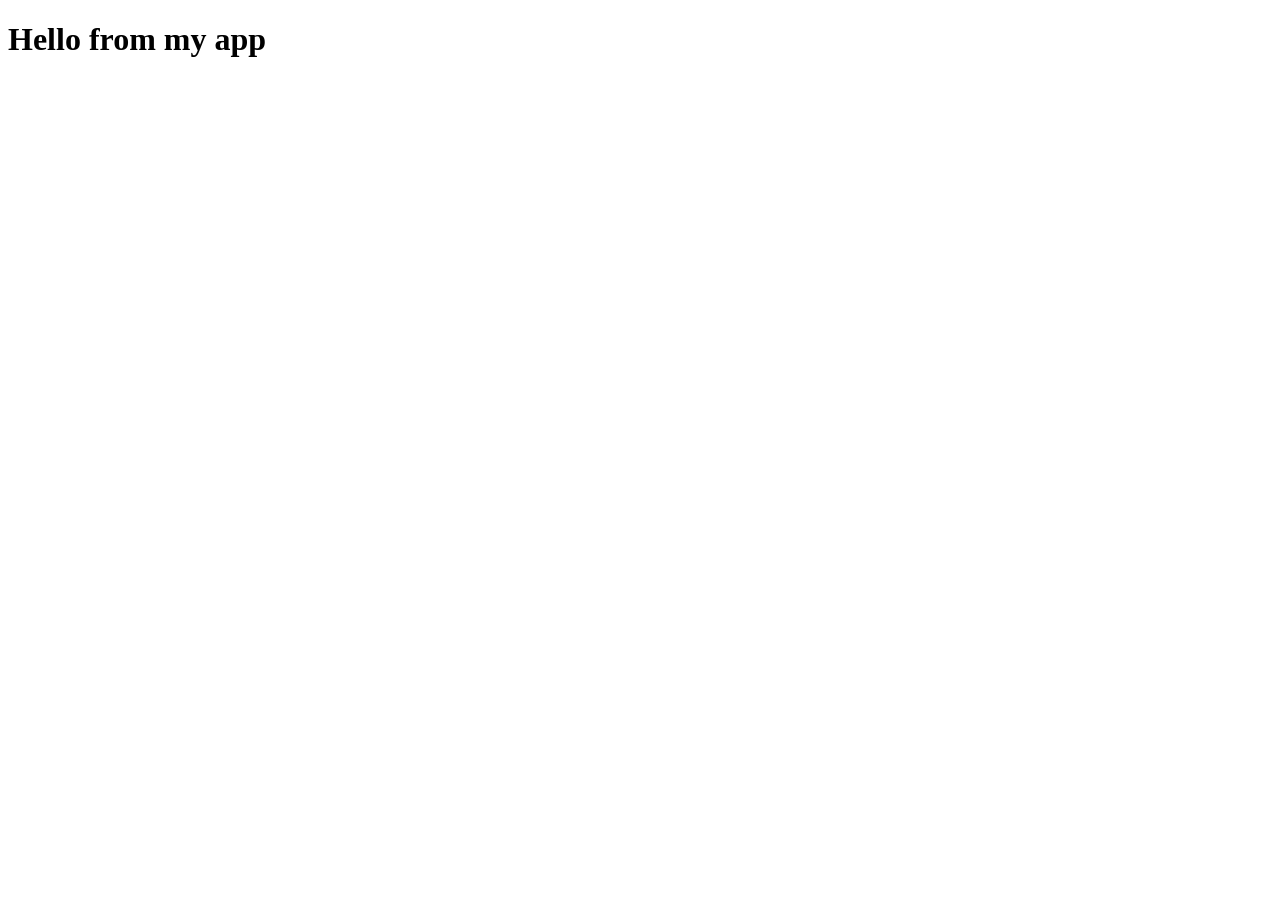
==== index.html @ 9f30a384 "Add initial HTML structure for My App" ====
<!DOCTYPE html>
<html>
<head>
  <title>My App</title>
</head>
<body>
  <h1>Hello from my app</h1>
  <script src="https://api.backendless.com/sdk/js/latest/backendless.min.js"></script>
  <script src="app.js"></script>
</body>
</html>
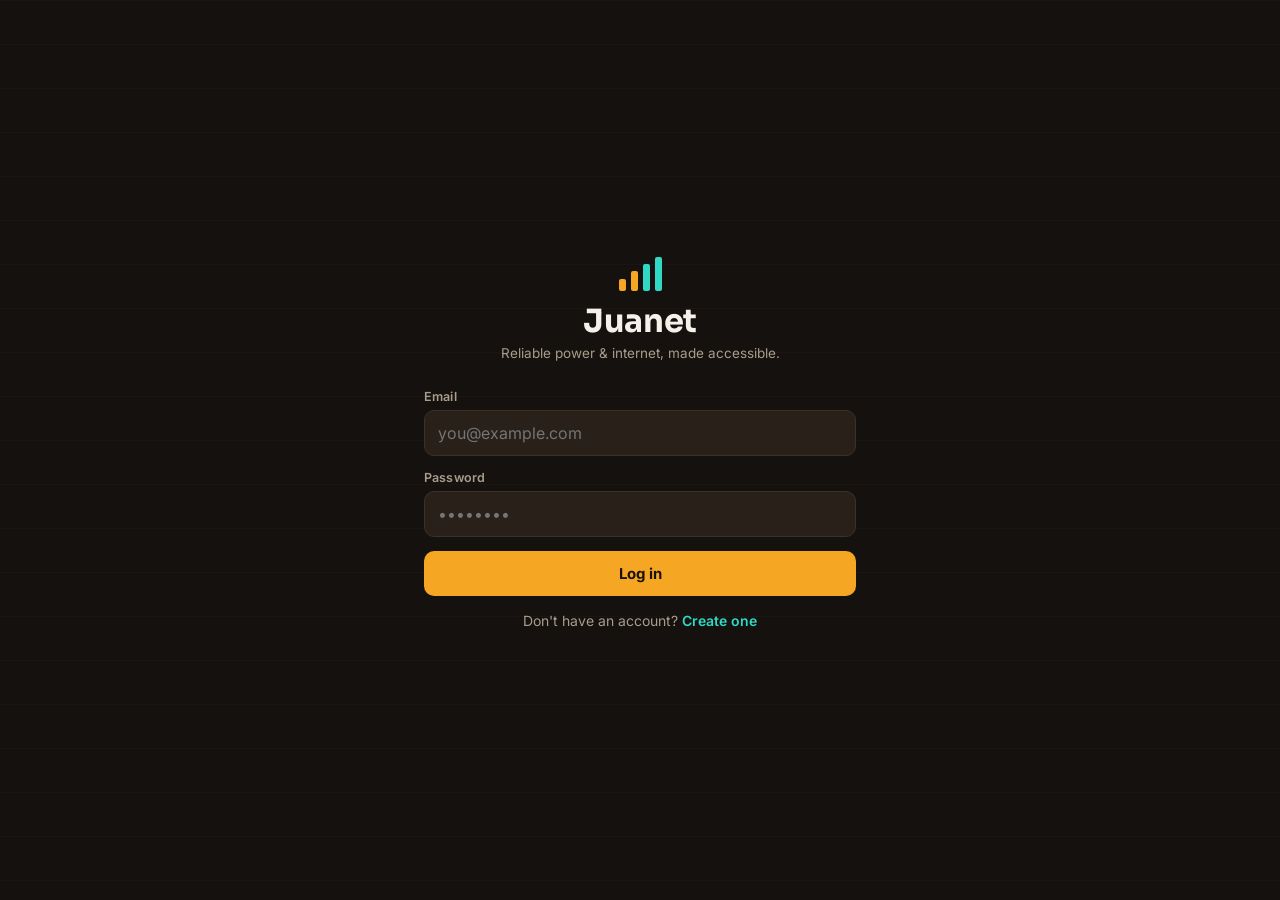
==== commit 04b6cbce: "Add files via upload" ====
--- a/index.html
+++ b/index.html
@@ -1,11 +1,76 @@
 <!DOCTYPE html>
-<html>
+<html lang="en">
 <head>
-  <title>My App</title>
+<meta charset="UTF-8">
+<meta name="viewport" content="width=device-width, initial-scale=1.0">
+<title>Juanet — Log in</title>
+<link rel="stylesheet" href="css/style.css">
 </head>
 <body>
-  <h1>Hello from my app</h1>
-  <script src="https://api.backendless.com/sdk/js/latest/backendless.min.js"></script>
-  <script src="app.js"></script>
+
+<div class="center-screen">
+  <div class="logo-mark">
+    <div class="charge-bars active"><span></span><span></span><span></span><span></span></div>
+  </div>
+  <h1 style="text-align:center;margin:0 0 4px;">Juanet</h1>
+  <p style="text-align:center;color:var(--text-muted);font-size:13.5px;margin:0 0 28px;">
+    Reliable power &amp; internet, made accessible.
+  </p>
+
+  <div id="msg" class="msg"></div>
+
+  <form id="loginForm">
+    <div class="field">
+      <label for="email">Email</label>
+      <input type="email" id="email" required autocomplete="email" placeholder="you@example.com">
+    </div>
+    <div class="field">
+      <label for="password">Password</label>
+      <input type="password" id="password" required autocomplete="current-password" placeholder="••••••••">
+    </div>
+    <button type="submit" class="btn btn-power" id="loginBtn">Log in</button>
+  </form>
+
+  <p class="link-row">
+    Don't have an account? <a href="register.html">Create one</a>
+  </p>
+</div>
+
+<script src="https://api.backendless.com/sdk/js/latest/backendless.min.js"></script>
+<script src="js/juanet.js"></script>
+<script>
+const form = document.getElementById('loginForm');
+const msg = document.getElementById('msg');
+const btn = document.getElementById('loginBtn');
+
+// If already logged in and verified, skip straight to the app
+const cached = Backendless.LocalCache.get('current-user');
+if(cached && cached.emailVerified){
+  window.location.href = 'home.html';
+}
+
+form.addEventListener('submit', function(e){
+  e.preventDefault();
+  hideMsg(msg);
+  setBtnLoading(btn, true, 'Logging in…', 'Log in');
+
+  const email = document.getElementById('email').value.trim();
+  const password = document.getElementById('password').value;
+
+  Backendless.UserService.login(email, password, true)
+    .then(user => {
+      Backendless.LocalCache.set('current-user', user);
+      if(!user.emailVerified){
+        window.location.href = 'verify.html';
+      } else {
+        window.location.href = 'home.html';
+      }
+    })
+    .catch(err => {
+      showMsg(msg, err.message || 'Could not log in. Check your details and try again.', 'error');
+      setBtnLoading(btn, false, '', 'Log in');
+    });
+});
+</script>
 </body>
 </html>
--- a/css/style.css
+++ b/css/style.css
@@ -0,0 +1,221 @@
+@import url('https://fonts.googleapis.com/css2?family=Sora:wght@500;600;700;800&family=Inter:wght@400;500;600;700&display=swap');
+
+:root{
+  --bg:#14110f;
+  --surface:#1e1a16;
+  --surface-raised:#282019;
+  --border:#3a3229;
+  --power:#f5a623;
+  --power-dim:#8a5f1c;
+  --signal:#2fd9c4;
+  --signal-dim:#1c7a6e;
+  --text:#f5f1ea;
+  --text-muted:#a89c8c;
+  --danger:#e2635f;
+  --success:#4caf7d;
+  --radius:14px;
+  --max:480px;
+}
+
+*{box-sizing:border-box;}
+html{-webkit-tap-highlight-color:transparent;}
+body{
+  margin:0;
+  background:var(--bg);
+  color:var(--text);
+  font-family:'Inter',sans-serif;
+  min-height:100vh;
+  background-image:
+    repeating-linear-gradient(180deg, rgba(245,166,35,0.03) 0px, rgba(245,166,35,0.03) 1px, transparent 1px, transparent 44px);
+}
+h1,h2,h3,.brand{font-family:'Sora',sans-serif;letter-spacing:-0.01em;}
+a{color:inherit;text-decoration:none;}
+button, input, select, textarea{font-family:'Inter',sans-serif;font-size:16px;}
+::selection{background:var(--power);color:var(--bg);}
+
+@media (prefers-reduced-motion: reduce){
+  *{animation-duration:0.001ms !important; transition-duration:0.001ms !important;}
+}
+
+/* ---------- App shell ---------- */
+.app{
+  max-width:var(--max);
+  margin:0 auto;
+  min-height:100vh;
+  background:var(--bg);
+  display:flex;
+  flex-direction:column;
+  position:relative;
+  box-shadow:0 0 60px rgba(0,0,0,0.5);
+}
+.app-main{
+  flex:1;
+  padding:20px 20px 100px;
+}
+
+/* ---------- Signature: charge bars ---------- */
+.charge-bars{display:flex;align-items:flex-end;gap:3px;height:18px;}
+.charge-bars span{
+  width:4px;background:var(--border);border-radius:2px;
+  display:block;
+}
+.charge-bars span:nth-child(1){height:35%;}
+.charge-bars span:nth-child(2){height:60%;}
+.charge-bars span:nth-child(3){height:80%;}
+.charge-bars span:nth-child(4){height:100%;}
+.charge-bars.active span{background:var(--power);}
+.charge-bars.signal.active span{background:var(--signal);}
+
+.divider-bars{
+  display:flex; gap:4px; align-items:flex-end; height:14px; margin:28px 0 18px;
+}
+.divider-bars span{width:3px;border-radius:2px;background:var(--border);}
+.divider-bars span:nth-child(odd){height:60%;background:var(--power-dim);}
+.divider-bars span:nth-child(even){height:100%;background:var(--power);}
+
+/* ---------- Header ---------- */
+.topbar{
+  max-width:var(--max);margin:0 auto;width:100%;
+  display:flex;align-items:center;justify-content:space-between;
+  padding:18px 20px 10px;
+}
+.brand{display:flex;align-items:center;gap:9px;font-weight:800;font-size:19px;color:var(--text);}
+.brand .charge-bars span{background:var(--power);}
+.eyebrow{
+  font-size:11px;letter-spacing:0.14em;text-transform:uppercase;color:var(--signal);
+  font-weight:600;margin-bottom:6px;display:block;
+}
+.page-title{font-size:26px;font-weight:700;margin:0 0 4px;}
+.page-sub{color:var(--text-muted);font-size:14.5px;margin:0 0 20px;line-height:1.5;}
+
+/* ---------- Cards / forms ---------- */
+.card{
+  background:var(--surface);
+  border:1px solid var(--border);
+  border-radius:var(--radius);
+  padding:18px;
+  margin-bottom:14px;
+}
+.field{margin-bottom:14px;}
+.field label{
+  display:block;font-size:12.5px;color:var(--text-muted);
+  margin-bottom:6px;font-weight:600;letter-spacing:0.01em;
+}
+.field input, .field select, .field textarea{
+  width:100%;
+  background:var(--surface-raised);
+  border:1px solid var(--border);
+  color:var(--text);
+  padding:12px 13px;
+  border-radius:10px;
+  outline:none;
+  transition:border-color .15s;
+}
+.field input:focus, .field select:focus, .field textarea:focus{
+  border-color:var(--power);
+}
+.field input:focus-visible, .field select:focus-visible, .field textarea:focus-visible, button:focus-visible, a:focus-visible{
+  outline:2px solid var(--signal); outline-offset:2px;
+}
+
+.btn{
+  display:inline-flex;align-items:center;justify-content:center;gap:8px;
+  width:100%;
+  padding:13px 16px;
+  border-radius:10px;
+  border:none;
+  font-weight:700;
+  font-size:15px;
+  cursor:pointer;
+  transition:transform .1s, opacity .15s;
+}
+.btn:active{transform:scale(0.98);}
+.btn-power{background:var(--power);color:#1a1208;}
+.btn-power:hover{opacity:0.92;}
+.btn-outline{background:transparent;border:1px solid var(--border);color:var(--text);}
+.btn-outline:hover{border-color:var(--power);}
+.btn-signal{background:var(--signal);color:#062622;}
+.btn[disabled]{opacity:0.5;cursor:not-allowed;}
+
+.link-row{text-align:center;margin-top:16px;font-size:14px;color:var(--text-muted);}
+.link-row a{color:var(--signal);font-weight:600;}
+
+.msg{
+  padding:11px 13px;border-radius:9px;font-size:13.5px;margin-bottom:14px;
+  border:1px solid transparent; display:none;
+}
+.msg.show{display:block;}
+.msg.error{background:rgba(226,99,95,0.12);border-color:var(--danger);color:#f3a7a4;}
+.msg.ok{background:rgba(76,175,125,0.12);border-color:var(--success);color:#9fe0bd;}
+
+/* ---------- Bottom nav ---------- */
+.tabbar{
+  position:fixed;bottom:0;left:0;right:0;
+  max-width:var(--max);margin:0 auto;
+  background:var(--surface);
+  border-top:1px solid var(--border);
+  display:flex;
+  padding:8px 4px calc(8px + env(safe-area-inset-bottom));
+  z-index:20;
+}
+.tabbar a{
+  flex:1;display:flex;flex-direction:column;align-items:center;gap:4px;
+  font-size:10.5px;color:var(--text-muted);font-weight:600;padding:6px 2px;border-radius:10px;
+}
+.tabbar a svg{width:20px;height:20px;stroke:var(--text-muted);fill:none;stroke-width:1.8;}
+.tabbar a.active{color:var(--power);}
+.tabbar a.active svg{stroke:var(--power);}
+
+/* ---------- Misc components ---------- */
+.chip{
+  display:inline-block;padding:5px 11px;border-radius:20px;font-size:12px;font-weight:600;
+  background:var(--surface-raised);border:1px solid var(--border);color:var(--text-muted);
+  margin:0 6px 6px 0;cursor:pointer;
+}
+.chip.active{background:rgba(245,166,35,0.14);border-color:var(--power);color:var(--power);}
+
+.unit-card{
+  display:flex;gap:13px;background:var(--surface);border:1px solid var(--border);
+  border-radius:var(--radius);padding:14px;margin-bottom:12px;align-items:center;
+}
+.unit-icon{
+  width:52px;height:52px;border-radius:11px;background:var(--surface-raised);
+  display:flex;align-items:center;justify-content:center;flex-shrink:0;
+}
+.unit-icon svg{width:26px;height:26px;stroke:var(--power);fill:none;stroke-width:1.6;}
+.unit-name{font-weight:700;font-size:15px;margin:0 0 3px;}
+.unit-meta{font-size:12.5px;color:var(--text-muted);}
+
+.stat-row{display:flex;gap:10px;margin-bottom:14px;}
+.stat{flex:1;background:var(--surface);border:1px solid var(--border);border-radius:12px;padding:14px;}
+.stat .num{font-family:'Sora',sans-serif;font-size:22px;font-weight:700;color:var(--power);}
+.stat .lbl{font-size:11.5px;color:var(--text-muted);margin-top:2px;}
+
+.meter{height:8px;border-radius:4px;background:var(--surface-raised);overflow:hidden;border:1px solid var(--border);}
+.meter > span{display:block;height:100%;background:linear-gradient(90deg,var(--signal-dim),var(--signal));}
+
+.list-item{
+  display:flex;justify-content:space-between;align-items:center;
+  padding:14px 0;border-bottom:1px solid var(--border);
+}
+.list-item:last-child{border-bottom:none;}
+.list-title{font-weight:700;font-size:14.5px;}
+.list-sub{font-size:12.5px;color:var(--text-muted);margin-top:2px;}
+
+.file-drop{
+  border:1.5px dashed var(--border);border-radius:12px;padding:20px;text-align:center;
+  color:var(--text-muted);font-size:13px;cursor:pointer;background:var(--surface-raised);
+}
+.file-drop.has-file{border-color:var(--signal);color:var(--signal);}
+
+.center-screen{
+  min-height:100vh;display:flex;flex-direction:column;justify-content:center;
+  padding:32px 24px;max-width:var(--max);margin:0 auto;
+}
+.logo-mark{display:flex;justify-content:center;margin-bottom:10px;}
+.logo-mark .charge-bars{height:34px;gap:5px;}
+.logo-mark .charge-bars span{width:7px;background:var(--power);}
+.logo-mark .charge-bars span:nth-child(3){background:var(--signal);}
+.logo-mark .charge-bars span:nth-child(4){background:var(--signal);}
+
+.hint{font-size:12px;color:var(--text-muted);margin-top:-8px;margin-bottom:14px;line-height:1.5;}
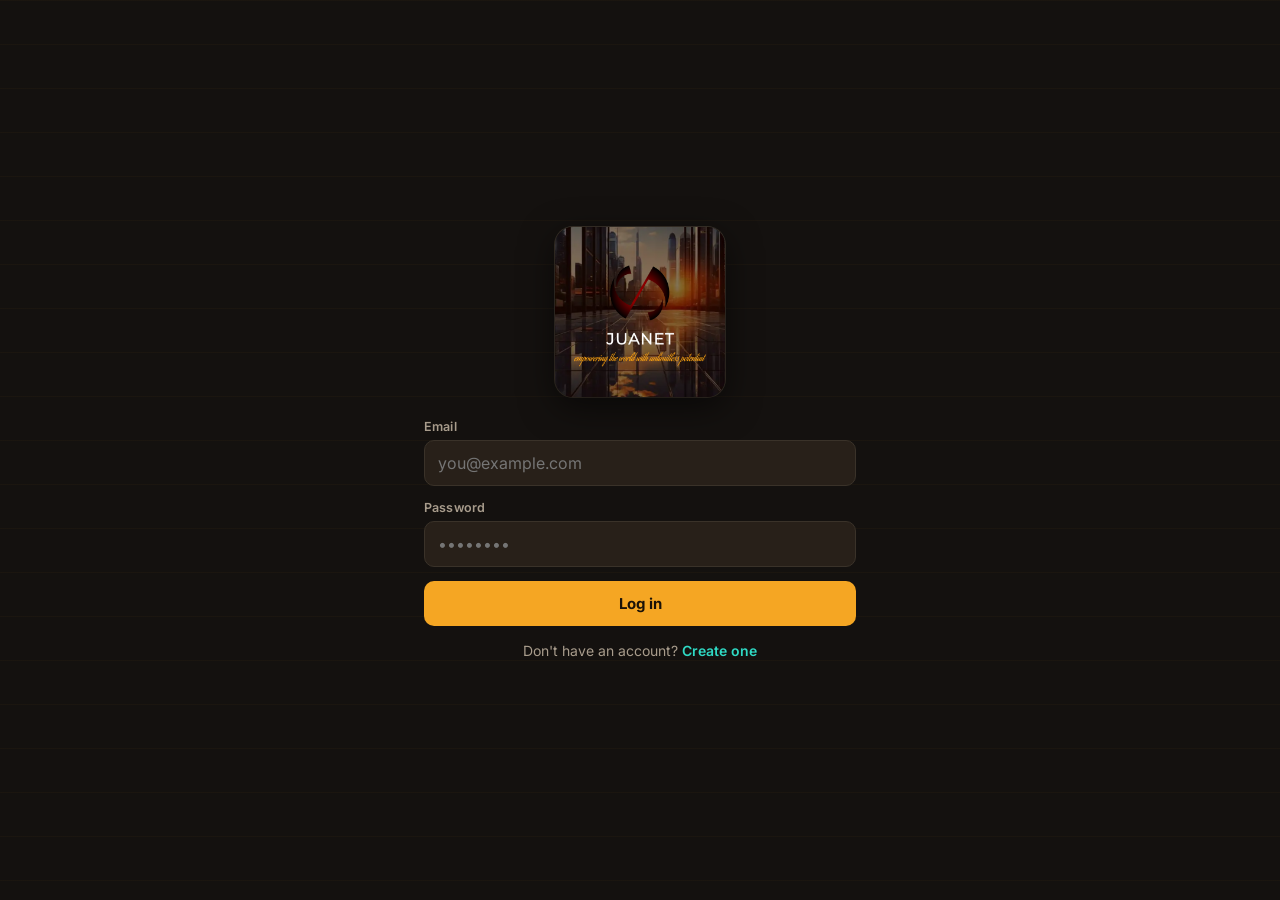
==== commit 56566f2b: "Add files via upload" ====
--- a/index.html
+++ b/index.html
@@ -9,13 +9,7 @@
 <body>
 
 <div class="center-screen">
-  <div class="logo-mark">
-    <div class="charge-bars active"><span></span><span></span><span></span><span></span></div>
-  </div>
-  <h1 style="text-align:center;margin:0 0 4px;">Juanet</h1>
-  <p style="text-align:center;color:var(--text-muted);font-size:13.5px;margin:0 0 28px;">
-    Reliable power &amp; internet, made accessible.
-  </p>
+  <img src="assets/juanet-logo-full.png" alt="Juanet" class="splash-logo">
 
   <div id="msg" class="msg"></div>
 
@@ -43,9 +37,9 @@
 const msg = document.getElementById('msg');
 const btn = document.getElementById('loginBtn');
 
-// If already logged in and verified, skip straight to the app
+// If already logged in, skip straight to the app
 const cached = Backendless.LocalCache.get('current-user');
-if(cached && cached.emailVerified){
+if(cached){
   window.location.href = 'home.html';
 }
 
@@ -59,15 +53,19 @@
 
   Backendless.UserService.login(email, password, true)
     .then(user => {
+      // A successful login already proves this account is verified,
+      // since email confirmation is required to log in at all.
       Backendless.LocalCache.set('current-user', user);
-      if(!user.emailVerified){
-        window.location.href = 'verify.html';
-      } else {
-        window.location.href = 'home.html';
-      }
+      window.location.href = 'home.html';
     })
     .catch(err => {
-      showMsg(msg, err.message || 'Could not log in. Check your details and try again.', 'error');
+      const text = (err && err.message) ? err.message : '';
+      if(/confirm/i.test(text)){
+        sessionStorage.setItem('juanet-pending-email', email);
+        window.location.href = 'verify.html';
+        return;
+      }
+      showMsg(msg, text || 'Could not log in. Check your details and try again.', 'error');
       setBtnLoading(btn, false, '', 'Log in');
     });
 });
--- a/css/style.css
+++ b/css/style.css
@@ -219,3 +219,21 @@
 .logo-mark .charge-bars span:nth-child(4){background:var(--signal);}
 
 .hint{font-size:12px;color:var(--text-muted);margin-top:-8px;margin-bottom:14px;line-height:1.5;}
+
+/* ---------- Logo image treatments ---------- */
+.brand-logo{
+  width:28px;height:28px;border-radius:50%;object-fit:cover;flex-shrink:0;
+  box-shadow:0 0 0 2px rgba(245,166,35,0.35);
+}
+.splash-logo{
+  display:block;margin:0 auto 22px;
+  width:170px;max-width:72%;
+  border-radius:18px;
+  box-shadow:0 10px 34px rgba(0,0,0,0.55), 0 0 0 1px var(--border);
+}
+.icon-badge{
+  width:76px;height:76px;border-radius:50%;object-fit:cover;
+  display:block;margin:0 auto 18px;
+  box-shadow:0 0 0 3px rgba(47,217,196,0.4), 0 8px 24px rgba(0,0,0,0.5);
+}
+.icon-badge.power-ring{box-shadow:0 0 0 3px rgba(245,166,35,0.4), 0 8px 24px rgba(0,0,0,0.5);}
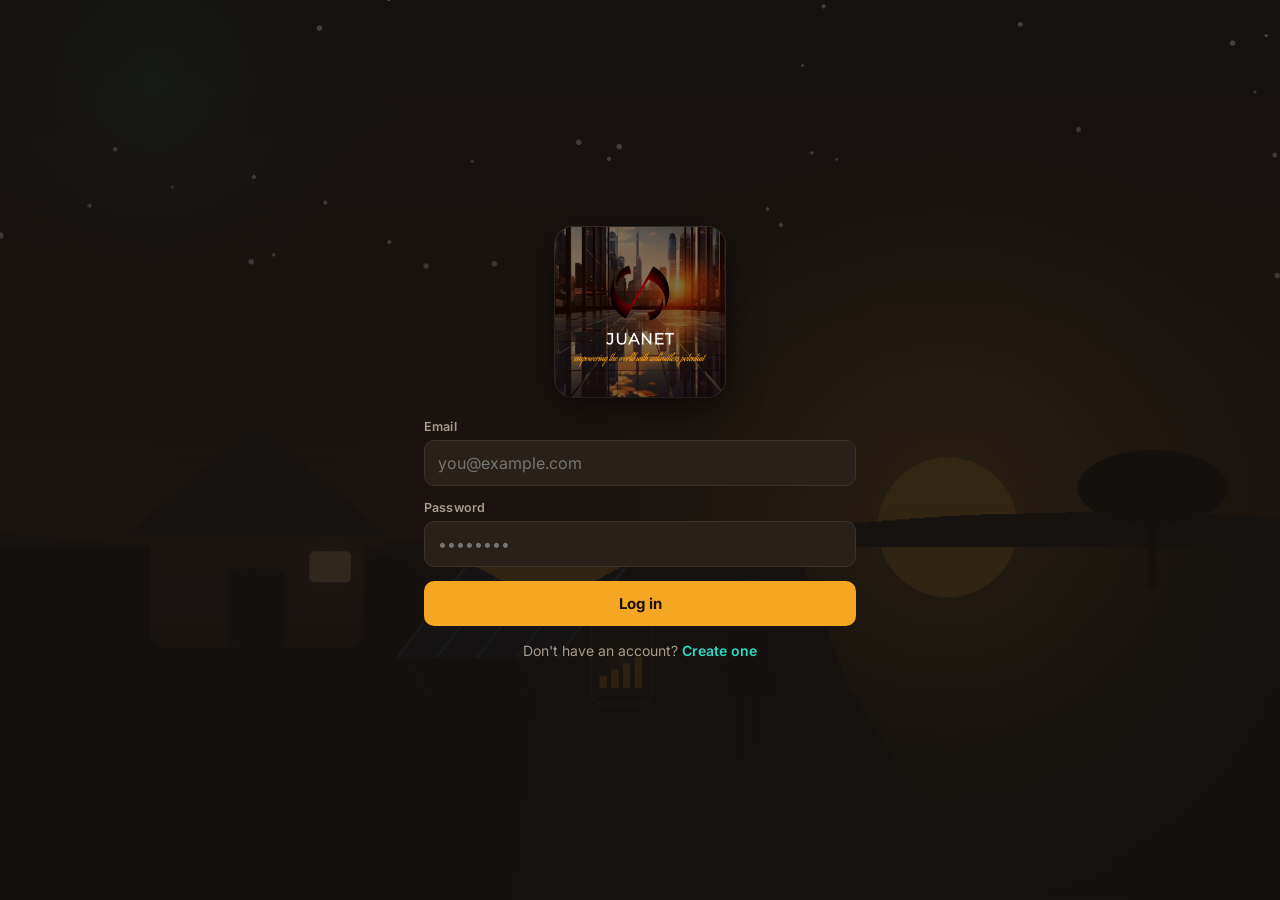
==== commit cd71898a: "Add files via upload" ====
--- a/index.html
+++ b/index.html
@@ -5,6 +5,7 @@
 <meta name="viewport" content="width=device-width, initial-scale=1.0">
 <title>Juanet — Log in</title>
 <link rel="stylesheet" href="css/style.css">
+<link rel="stylesheet" href="css/juanet-background.css">
 </head>
 <body>
 
--- a/css/style.css
+++ b/css/style.css
@@ -26,7 +26,10 @@
   font-family:'Inter',sans-serif;
   min-height:100vh;
   background-image:
+    radial-gradient(600px 400px at 8% -8%, rgba(245,166,35,0.16), transparent 60%),
+    radial-gradient(500px 500px at 105% 15%, rgba(47,217,196,0.11), transparent 55%),
     repeating-linear-gradient(180deg, rgba(245,166,35,0.03) 0px, rgba(245,166,35,0.03) 1px, transparent 1px, transparent 44px);
+  background-attachment:fixed;
 }
 h1,h2,h3,.brand{font-family:'Sora',sans-serif;letter-spacing:-0.01em;}
 a{color:inherit;text-decoration:none;}
@@ -77,7 +80,13 @@
 .topbar{
   max-width:var(--max);margin:0 auto;width:100%;
   display:flex;align-items:center;justify-content:space-between;
-  padding:18px 20px 10px;
+  padding:18px 20px 14px;
+  position:relative;
+}
+.topbar::after{
+  content:'';position:absolute;left:20px;right:20px;bottom:0;height:1px;
+  background:linear-gradient(90deg, var(--power-dim), transparent 60%);
+  opacity:0.5;
 }
 .brand{display:flex;align-items:center;gap:9px;font-weight:800;font-size:19px;color:var(--text);}
 .brand .charge-bars span{background:var(--power);}
@@ -90,11 +99,18 @@
 
 /* ---------- Cards / forms ---------- */
 .card{
-  background:var(--surface);
+  background:linear-gradient(180deg, var(--surface-raised), var(--surface));
   border:1px solid var(--border);
   border-radius:var(--radius);
-  padding:18px;
+  padding:19px 18px;
   margin-bottom:14px;
+  position:relative;
+  box-shadow:0 4px 18px rgba(0,0,0,0.25);
+}
+.card::before{
+  content:'';position:absolute;top:0;left:16px;right:16px;height:2px;
+  background:linear-gradient(90deg, var(--power), transparent 70%);
+  border-radius:2px;
 }
 .field{margin-bottom:14px;}
 .field label{
@@ -175,11 +191,14 @@
 .chip.active{background:rgba(245,166,35,0.14);border-color:var(--power);color:var(--power);}
 
 .unit-card{
-  display:flex;gap:13px;background:var(--surface);border:1px solid var(--border);
+  display:flex;gap:13px;background:linear-gradient(180deg,var(--surface-raised),var(--surface));border:1px solid var(--border);
   border-radius:var(--radius);padding:14px;margin-bottom:12px;align-items:center;
+  box-shadow:0 4px 16px rgba(0,0,0,0.22);
 }
 .unit-icon{
-  width:52px;height:52px;border-radius:11px;background:var(--surface-raised);
+  width:52px;height:52px;border-radius:13px;
+  background:radial-gradient(circle at 30% 25%, rgba(245,166,35,0.28), var(--surface-raised) 70%);
+  border:1px solid var(--border);
   display:flex;align-items:center;justify-content:center;flex-shrink:0;
 }
 .unit-icon svg{width:26px;height:26px;stroke:var(--power);fill:none;stroke-width:1.6;}
@@ -187,9 +206,51 @@
 .unit-meta{font-size:12.5px;color:var(--text-muted);}
 
 .stat-row{display:flex;gap:10px;margin-bottom:14px;}
-.stat{flex:1;background:var(--surface);border:1px solid var(--border);border-radius:12px;padding:14px;}
-.stat .num{font-family:'Sora',sans-serif;font-size:22px;font-weight:700;color:var(--power);}
-.stat .lbl{font-size:11.5px;color:var(--text-muted);margin-top:2px;}
+.stat{
+  flex:1;background:linear-gradient(160deg,var(--surface-raised),var(--surface));border:1px solid var(--border);
+  border-radius:14px;padding:16px 14px;position:relative;overflow:hidden;
+  box-shadow:0 4px 16px rgba(0,0,0,0.22);
+}
+.stat::after{
+  content:'';position:absolute;top:-30px;right:-30px;width:70px;height:70px;border-radius:50%;
+  background:radial-gradient(circle, rgba(245,166,35,0.22), transparent 70%);
+}
+.stat .num{font-family:'Sora',sans-serif;font-size:24px;font-weight:700;color:var(--power);position:relative;}
+.stat .lbl{font-size:11.5px;color:var(--text-muted);margin-top:3px;position:relative;}
+
+/* ---------- Hero block (Home greeting) ---------- */
+.hero{
+  position:relative;overflow:hidden;
+  background:linear-gradient(160deg, var(--surface-raised), var(--surface));
+  border:1px solid var(--border);border-radius:18px;
+  padding:22px 20px 24px;margin-bottom:18px;
+  box-shadow:0 6px 24px rgba(0,0,0,0.3);
+}
+.hero::before{
+  content:'';position:absolute;top:-60px;right:-40px;width:180px;height:180px;border-radius:50%;
+  background:radial-gradient(circle, rgba(245,166,35,0.22), transparent 68%);
+}
+.hero::after{
+  content:'';position:absolute;bottom:-70px;left:-30px;width:150px;height:150px;border-radius:50%;
+  background:radial-gradient(circle, rgba(47,217,196,0.16), transparent 68%);
+}
+.hero > *{position:relative;}
+
+/* ---------- Tile grid (Catalog etc.) ---------- */
+.tile-grid{display:grid;grid-template-columns:1fr 1fr;gap:12px;}
+.tile{
+  background:linear-gradient(180deg,var(--surface-raised),var(--surface));border:1px solid var(--border);
+  border-radius:16px;padding:16px 14px;box-shadow:0 4px 16px rgba(0,0,0,0.22);
+  position:relative;overflow:hidden;
+}
+.tile::before{
+  content:'';position:absolute;top:0;left:0;right:0;height:2px;
+  background:linear-gradient(90deg, var(--signal), transparent 75%);
+}
+.tile .unit-icon{width:44px;height:44px;border-radius:11px;margin-bottom:10px;}
+.tile .unit-icon svg{width:22px;height:22px;}
+.tile .unit-name{font-size:13.5px;line-height:1.3;margin-bottom:5px;}
+.tile .unit-meta{font-size:11px;}
 
 .meter{height:8px;border-radius:4px;background:var(--surface-raised);overflow:hidden;border:1px solid var(--border);}
 .meter > span{display:block;height:100%;background:linear-gradient(90deg,var(--signal-dim),var(--signal));}
--- a/css/juanet-background.css
+++ b/css/juanet-background.css
@@ -0,0 +1,18 @@
+/* ============================================================
+   JUANET — homestead scene background
+   Used only on the login, register, and verify screens.
+   Include this AFTER css/style.css so it can override the
+   default body background. A dark gradient sits between the
+   photo and the page content so text and form fields stay
+   easy to read no matter where they land on the image.
+   ============================================================ */
+
+body{
+  background-image:
+    linear-gradient(180deg, rgba(20,17,15,0.80), rgba(20,17,15,0.92)),
+    url('../assets/homestead-scene.png');
+  background-size: cover;
+  background-position: center;
+  background-repeat: no-repeat;
+  background-attachment: fixed;
+}
